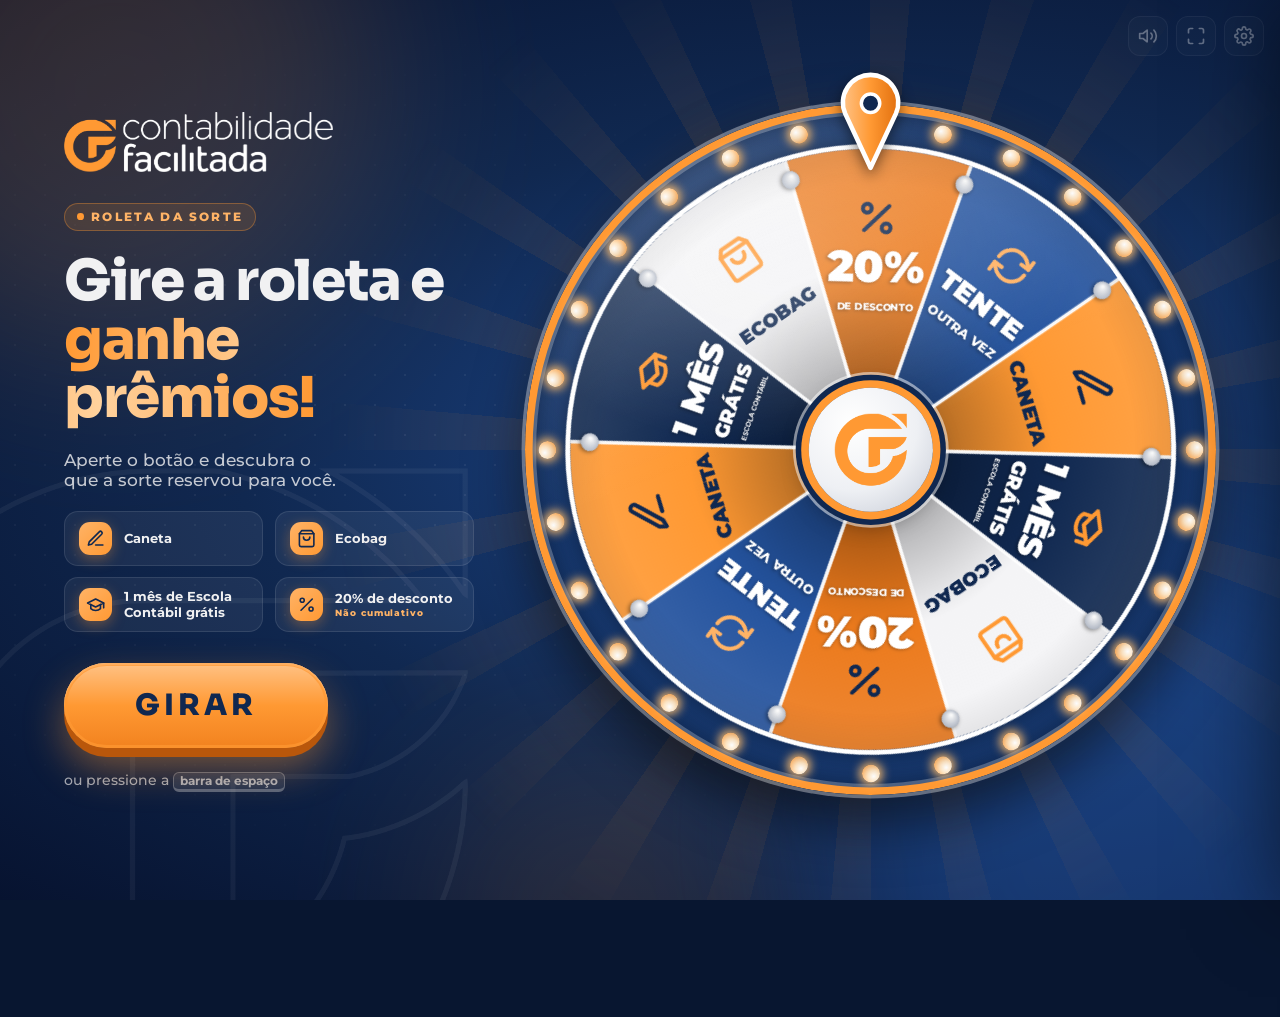
==== index.html @ 7a4ada12 "Roleta da Sorte para eventos do Contabilidade Facilitada Roleta de prêmios interativa em HTML, CSS e" ====
<!doctype html>
<html lang="pt-BR">
<head>
  <meta charset="utf-8">
  <meta name="viewport" content="width=device-width, initial-scale=1">
  <title>Roleta da Sorte | Contabilidade Facilitada</title>
  <link rel="icon" href="assets/img/logo-cf-icone.png">
  <link rel="preload" href="assets/fonts/montserrat-latin.woff2" as="font" type="font/woff2" crossorigin>
  <link rel="preload" href="assets/fonts/sora-latin.woff2" as="font" type="font/woff2" crossorigin>
  <link rel="stylesheet" href="assets/css/style.css">
</head>
<body>
  <!-- Fundo animado -->
  <div class="fundo" aria-hidden="true">
    <div class="orbe o1"></div>
    <div class="orbe o2"></div>
    <div class="orbe o3"></div>
    <div class="pontos"></div>
    <img class="marca-dagua" src="assets/img/logo-cf-linha.png" alt="">
    <div class="faiscas" id="faiscas"></div>
  </div>

  <main class="app">
    <section class="info">
      <img class="logo" src="assets/img/logo-cf-branco.png" alt="Contabilidade Facilitada">

      <span class="selo"><i></i> Roleta da sorte</span>

      <h1 class="titulo">Gire a roleta e <span class="destaque">ganhe prêmios!</span></h1>

      <p class="lead">Aperte o botão e descubra o que a sorte reservou para você.</p>

      <ul class="premios" id="listaPremios"></ul>

      <div class="acao">
        <div class="botao-wrap">
          <button class="botao-girar" id="botaoGirar" type="button">GIRAR</button>
        </div>
        <p class="dica">ou pressione a <kbd>barra de espaço</kbd></p>
      </div>
    </section>

    <section class="roda-area" id="rodaArea">
      <div class="raios" aria-hidden="true"></div>
      <div class="brilho-fundo" aria-hidden="true"></div>

      <div class="roda" id="roda" data-modo="ocioso">
        <div class="aro"></div>
        <div class="lampadas" id="lampadas" aria-hidden="true"></div>
        <canvas id="canvasRoda" aria-label="Roleta de prêmios"></canvas>
        <div class="vinheta" aria-hidden="true"></div>
        <svg class="holofote" id="holofote" viewBox="-100 -100 200 200" aria-hidden="true">
          <path class="holofote-mascara" id="holofoteMascara" fill-rule="evenodd"></path>
          <path class="holofote-fatia" id="holofoteFatia"></path>
        </svg>
        <div class="reflexo" aria-hidden="true"></div>
        <button class="centro" id="centro" type="button" aria-label="Girar a roleta">
          <img src="assets/img/logo-cf-icone.png" alt="">
        </button>
        <div class="ponteiro" id="ponteiro" aria-hidden="true">
          <svg viewBox="0 -7 60 88">
            <defs>
              <linearGradient id="gradPonteiro" x1="0" x2="1" y1="0" y2="0">
                <stop offset="0" stop-color="#ffc285"/>
                <stop offset=".5" stop-color="#ff9933"/>
                <stop offset="1" stop-color="#e2700f"/>
              </linearGradient>
            </defs>
            <path d="M30 77 L8 30 A24 24 0 1 1 52 30 Z" fill="url(#gradPonteiro)" stroke="#fff" stroke-width="4" stroke-linejoin="round"/>
            <circle cx="30" cy="21" r="8" fill="#102850" stroke="#fff" stroke-width="3"/>
          </svg>
        </div>
      </div>
    </section>
  </main>

  <!-- Controles discretos do operador -->
  <div class="controles">
    <button class="controle" id="btnSom" type="button" title="Som (M)"></button>
    <button class="controle" id="btnTelaCheia" type="button" title="Tela cheia (F)">
      <svg viewBox="0 0 24 24" fill="none" stroke="currentColor" stroke-width="2" stroke-linecap="round" stroke-linejoin="round"><path d="M8 3H5a2 2 0 0 0-2 2v3"/><path d="M21 8V5a2 2 0 0 0-2-2h-3"/><path d="M3 16v3a2 2 0 0 0 2 2h3"/><path d="M16 21h3a2 2 0 0 0 2-2v-3"/></svg>
    </button>
    <button class="controle" id="btnPainel" type="button" title="Painel do operador (P)">
      <svg viewBox="0 0 24 24" fill="none" stroke="currentColor" stroke-width="2" stroke-linecap="round" stroke-linejoin="round"><circle cx="12" cy="12" r="3"/><path d="M19.4 15a1.65 1.65 0 0 0 .33 1.82l.06.06a2 2 0 1 1-2.83 2.83l-.06-.06a1.65 1.65 0 0 0-1.82-.33 1.65 1.65 0 0 0-1 1.51V21a2 2 0 1 1-4 0v-.09A1.65 1.65 0 0 0 9 19.4a1.65 1.65 0 0 0-1.82.33l-.06.06a2 2 0 1 1-2.83-2.83l.06-.06A1.65 1.65 0 0 0 4.68 15a1.65 1.65 0 0 0-1.51-1H3a2 2 0 1 1 0-4h.09A1.65 1.65 0 0 0 4.6 9a1.65 1.65 0 0 0-.33-1.82l-.06-.06a2 2 0 1 1 2.83-2.83l.06.06A1.65 1.65 0 0 0 9 4.68a1.65 1.65 0 0 0 1-1.51V3a2 2 0 1 1 4 0v.09a1.65 1.65 0 0 0 1 1.51 1.65 1.65 0 0 0 1.82-.33l.06-.06a2 2 0 1 1 2.83 2.83l-.06.06A1.65 1.65 0 0 0 19.4 9a1.65 1.65 0 0 0 1.51 1H21a2 2 0 1 1 0 4h-.09a1.65 1.65 0 0 0-1.51 1z"/></svg>
    </button>
  </div>

  <!-- Resultado -->
  <div class="resultado" id="resultado" role="dialog" aria-modal="true" aria-labelledby="resultadoTitulo">
    <canvas class="confete" id="confete" aria-hidden="true"></canvas>
    <div class="cartao">
      <div class="medalha">
        <div class="medalha-raios"></div>
        <div class="medalha-disco" id="resultadoIcone"></div>
      </div>
      <p class="resultado-sobre" id="resultadoSobre">PARABÉNS!</p>
      <h2 class="resultado-titulo" id="resultadoTitulo"></h2>
      <p class="resultado-sub" id="resultadoSub"></p>
      <img class="resultado-imagem" id="resultadoImagem" alt="">
      <p class="resultado-nota" id="resultadoNota"></p>
      <button class="botao-resultado" id="botaoResultado" type="button"></button>
    </div>
  </div>

  <!-- Painel do operador -->
  <aside class="painel" id="painel" aria-label="Painel do operador">
    <header class="painel-topo">
      <h2>Painel do operador</h2>
      <button class="painel-fechar" id="painelFechar" type="button" aria-label="Fechar">✕</button>
    </header>

    <div class="painel-corpo">
      <h3>Chances e estoque</h3>
      <p class="painel-ajuda">O peso define a chance relativa de cada resultado. Deixe o estoque em branco para ilimitado; ao chegar a zero, o prêmio deixa de ser sorteado.</p>
      <table class="tabela">
        <thead>
          <tr><th>Resultado</th><th>Peso</th><th>Chance</th><th>Estoque</th><th>Saídas</th></tr>
        </thead>
        <tbody id="tabelaPremios"></tbody>
      </table>

      <h3>Histórico <span id="resumoHistorico"></span></h3>
      <ol class="historico" id="historico"></ol>

      <div class="painel-botoes">
        <button type="button" id="btnExportar">Exportar CSV</button>
        <button type="button" id="btnZerar">Zerar histórico</button>
        <button type="button" id="btnPadrao">Restaurar padrão</button>
      </div>

      <h3>Atalhos</h3>
      <ul class="atalhos">
        <li><kbd>Espaço</kbd> ou <kbd>Enter</kbd> gira a roleta e fecha o resultado</li>
        <li><kbd>F</kbd> tela cheia</li>
        <li><kbd>M</kbd> liga e desliga o som</li>
        <li><kbd>P</kbd> abre e fecha este painel</li>
      </ul>
    </div>
  </aside>

  <div class="aviso" id="aviso" role="status"></div>

  <script src="assets/js/app.js"></script>
</body>
</html>
---- assets/css/style.css ----
/* ==========================================================
   Roleta da Sorte | Contabilidade Facilitada
   ========================================================== */

@font-face {
  font-family: 'Montserrat';
  src: url('../fonts/montserrat-latin.woff2') format('woff2');
  font-weight: 100 900;
  font-display: block;
}
@font-face {
  font-family: 'Sora';
  src: url('../fonts/sora-latin.woff2') format('woff2');
  font-weight: 100 800;
  font-display: block;
}

:root {
  --azul: #102850;
  --azul-medio: #183c77;
  --azul-escuro: #081630;
  --laranja: #ff9933;
  --laranja-claro: #ffb366;
  --laranja-escuro: #e2700f;
  --branco: #f1f1f2;
  --cinza: #727376;

  /* Diâmetro da roleta */
  --tam: min(86vh, 54vw);
}

* { box-sizing: border-box; margin: 0; padding: 0; }

html, body { height: 100%; overflow: hidden; }

body {
  font-family: 'Montserrat', system-ui, sans-serif;
  color: var(--branco);
  background: var(--azul-escuro);
  -webkit-user-select: none;
  user-select: none;
  -webkit-font-smoothing: antialiased;
}

button { font: inherit; }

kbd {
  font-family: inherit;
  font-weight: 700;
  font-size: .85em;
  padding: .1em .5em;
  border-radius: 6px;
  border: 1px solid rgba(255, 255, 255, .25);
  border-bottom-width: 3px;
  background: rgba(255, 255, 255, .08);
}

/* ---------- Fundo ---------- */

.fundo {
  position: fixed;
  inset: 0;
  overflow: hidden;
  background: radial-gradient(ellipse at 70% 50%, #24539e 0%, #183c77 22%, #102850 52%, #071330 100%);
}

.orbe {
  position: absolute;
  border-radius: 50%;
  filter: blur(90px);
  animation: flutuar 18s ease-in-out infinite alternate;
}
.orbe.o1 { width: 42vw; height: 42vw; left: -12vw; top: -14vw; background: var(--laranja); opacity: .16; }
.orbe.o2 { width: 46vw; height: 46vw; right: -10vw; bottom: -18vw; background: #2f6fd6; opacity: .32; animation-duration: 23s; }
.orbe.o3 { width: 26vw; height: 26vw; left: 34vw; bottom: -14vw; background: var(--laranja); opacity: .12; animation-duration: 27s; }

@keyframes flutuar {
  to { transform: translate(6vw, 5vh) scale(1.18); }
}

.pontos {
  position: absolute;
  inset: 0;
  background-image: radial-gradient(rgba(255, 255, 255, .07) 1px, transparent 1.5px);
  background-size: 30px 30px;
  -webkit-mask-image: radial-gradient(ellipse at 30% 50%, #000 0%, transparent 70%);
  mask-image: radial-gradient(ellipse at 30% 50%, #000 0%, transparent 70%);
}

.marca-dagua {
  position: absolute;
  width: 70vh;
  left: -18vh;
  bottom: -22vh;
  opacity: .05;
  animation: girarLento 140s linear infinite;
}

.faiscas span {
  position: absolute;
  bottom: -12px;
  width: 4px;
  height: 4px;
  border-radius: 50%;
  background: #ffe0bd;
  box-shadow: 0 0 8px 2px rgba(255, 153, 51, .55);
  opacity: 0;
  animation: subir linear infinite;
}

@keyframes subir {
  0%   { transform: translate(0, 0) scale(var(--s, 1)); opacity: 0; }
  10%  { opacity: .9; }
  85%  { opacity: .6; }
  100% { transform: translate(var(--dx, 0), -110vh) scale(var(--s, 1)); opacity: 0; }
}

@keyframes girarLento { to { transform: rotate(360deg); } }

/* ---------- Layout ---------- */

.app {
  position: relative;
  z-index: 1;
  height: 100%;
  display: grid;
  grid-template-columns: minmax(0, 1fr) auto;
  align-items: center;
  gap: 4vw;
  padding: 4vh 5vw;
}

.info {
  display: flex;
  flex-direction: column;
  align-items: flex-start;
  gap: 2.4vh;
  max-width: 640px;
}

.info > * { animation: entrarEsquerda .9s cubic-bezier(.2, .8, .2, 1) both; }
.info > :nth-child(2) { animation-delay: .08s; }
.info > :nth-child(3) { animation-delay: .16s; }
.info > :nth-child(4) { animation-delay: .24s; }
.info > :nth-child(5) { animation-delay: .32s; }
.info > :nth-child(6) { animation-delay: .40s; }
.info > :nth-child(7) { animation-delay: .48s; }

@keyframes entrarEsquerda {
  from { opacity: 0; transform: translateX(-40px); }
  to   { opacity: 1; transform: none; }
}

.logo { width: clamp(180px, 21vw, 330px); margin-bottom: 1vh; }

.selo {
  display: inline-flex;
  align-items: center;
  gap: .6em;
  padding: .45em 1em;
  border-radius: 999px;
  font-weight: 800;
  font-size: clamp(.75rem, .95vw, .95rem);
  letter-spacing: .18em;
  text-transform: uppercase;
  color: var(--laranja-claro);
  background: rgba(255, 153, 51, .12);
  border: 1px solid rgba(255, 153, 51, .35);
}
.selo i {
  width: .55em;
  height: .55em;
  border-radius: 50%;
  background: var(--laranja);
  box-shadow: 0 0 0 0 rgba(255, 153, 51, .7);
  animation: pulsoPonto 1.8s ease-out infinite;
}
@keyframes pulsoPonto {
  to { box-shadow: 0 0 0 10px rgba(255, 153, 51, 0); }
}

.titulo {
  font-family: 'Sora', sans-serif;
  font-weight: 800;
  font-size: min(4.4vw, 7.4vh);
  line-height: 1.04;
  letter-spacing: -.025em;
}
.titulo .destaque {
  background: linear-gradient(90deg, #ff9933 0%, #ffd29e 25%, #ff9933 50%, #ff9933 100%);
  background-size: 200% 100%;
  -webkit-background-clip: text;
  background-clip: text;
  color: transparent;
  animation: brilhoTexto 4s linear infinite;
}
@keyframes brilhoTexto {
  from { background-position: 100% 0; }
  to   { background-position: -100% 0; }
}

.lead {
  font-size: clamp(1rem, 1.3vw, 1.35rem);
  font-weight: 500;
  color: rgba(241, 241, 242, .8);
  text-wrap: balance;
}

.premios {
  list-style: none;
  display: grid;
  grid-template-columns: 1fr 1fr;
  gap: 1.2vh 12px;
  width: 100%;
}
.premio {
  display: flex;
  align-items: center;
  gap: 12px;
  padding: 1.1vh 14px;
  border-radius: 14px;
  background: rgba(255, 255, 255, .06);
  border: 1px solid rgba(255, 255, 255, .1);
  font-weight: 700;
  font-size: clamp(.82rem, 1vw, 1.05rem);
  line-height: 1.2;
  transition: opacity .3s;
}
.premio .ic {
  flex: none;
  width: clamp(32px, 2.6vw, 42px);
  height: clamp(32px, 2.6vw, 42px);
  border-radius: 11px;
  display: grid;
  place-items: center;
  color: var(--azul);
  background: linear-gradient(135deg, var(--laranja-claro), var(--laranja));
  box-shadow: 0 4px 14px rgba(255, 153, 51, .35);
}
.premio .ic svg { width: 58%; height: 58%; }
.premio.esgotado { opacity: .4; }
.premio.esgotado .nome { text-decoration: line-through; }
.premio .tag {
  display: block;
  font-size: .7em;
  font-weight: 800;
  letter-spacing: .1em;
  color: var(--laranja-claro);
}

.acao { display: flex; align-items: center; gap: 24px; flex-wrap: wrap; margin-top: 1vh; }

.botao-wrap { position: relative; }
.botao-wrap::before,
.botao-wrap::after {
  content: '';
  position: absolute;
  inset: 0;
  border-radius: 999px;
  border: 3px solid rgba(255, 153, 51, .7);
  animation: anel 2.2s ease-out infinite;
  pointer-events: none;
}
.botao-wrap::after { animation-delay: 1.1s; }
@keyframes anel {
  from { transform: scale(1); opacity: .9; }
  to   { transform: scale(1.35, 1.6); opacity: 0; }
}
.botao-wrap.inativo::before,
.botao-wrap.inativo::after { animation: none; opacity: 0; }

.botao-girar {
  position: relative;
  overflow: hidden;
  font-family: 'Sora', sans-serif;
  font-weight: 800;
  font-size: clamp(1.4rem, min(2.3vw, 4vh), 2.4rem);
  letter-spacing: .14em;
  color: var(--azul);
  padding: .8em 2.4em;
  border: none;
  border-radius: 999px;
  cursor: pointer;
  background: linear-gradient(180deg, #ffc285 0%, #ff9933 50%, #f2821f 100%);
  box-shadow: 0 9px 0 #b9570b, 0 20px 40px rgba(255, 153, 51, .45), inset 0 2px 0 rgba(255, 255, 255, .55);
  transition: transform .12s, box-shadow .12s, filter .3s;
}
.botao-girar::after {
  content: '';
  position: absolute;
  top: 0;
  left: -70%;
  width: 45%;
  height: 100%;
  background: linear-gradient(100deg, transparent, rgba(255, 255, 255, .7), transparent);
  transform: skewX(-20deg);
  animation: varrer 3.2s ease-in-out infinite;
}
@keyframes varrer {
  0%, 55% { left: -70%; }
  100%    { left: 130%; }
}
.botao-girar:hover { filter: brightness(1.06); }
.botao-girar:active,
.botao-girar.pressionado {
  transform: translateY(6px);
  box-shadow: 0 3px 0 #b9570b, 0 10px 24px rgba(255, 153, 51, .4), inset 0 2px 0 rgba(255, 255, 255, .55);
}
.botao-girar:disabled { cursor: default; filter: grayscale(.35) brightness(.75); }
.botao-girar:disabled::after { animation: none; }

.dica { font-size: clamp(.85rem, 1vw, 1rem); color: rgba(241, 241, 242, .65); font-weight: 500; }


/* ---------- Roleta ---------- */

.roda-area {
  position: relative;
  width: var(--tam);
  height: var(--tam);
  animation: entrarRoda 1.1s cubic-bezier(.2, .9, .2, 1.05) both .15s;
}
@keyframes entrarRoda {
  from { opacity: 0; transform: scale(.7) rotate(-40deg); }
  to   { opacity: 1; transform: none; }
}

.raios {
  position: absolute;
  inset: -32%;
  border-radius: 50%;
  background: repeating-conic-gradient(from 0deg, rgba(255, 153, 51, .14) 0deg 5deg, transparent 5deg 15deg);
  -webkit-mask-image: radial-gradient(circle, #000 28%, transparent 68%);
  mask-image: radial-gradient(circle, #000 28%, transparent 68%);
  animation: girarLento 60s linear infinite;
}

.brilho-fundo {
  position: absolute;
  inset: -6%;
  border-radius: 50%;
  background: radial-gradient(circle, rgba(255, 153, 51, .4) 30%, transparent 66%);
  filter: blur(24px);
  animation: respirar 3.2s ease-in-out infinite;
}
@keyframes respirar {
  0%, 100% { opacity: .55; transform: scale(.97); }
  50%      { opacity: 1;   transform: scale(1.03); }
}
.roda-area.vitoria .brilho-fundo { animation-duration: .6s; }

.roda { position: absolute; inset: 0; }

.aro {
  position: absolute;
  inset: 0;
  border-radius: 50%;
  background:
    radial-gradient(circle at 30% 22%, rgba(255, 255, 255, .22), transparent 45%),
    radial-gradient(circle, #183c77 60%, #0b1d3d 100%);
  box-shadow:
    inset 0 0 0 calc(var(--tam) * .011) var(--laranja),
    inset 0 0 0 calc(var(--tam) * .016) rgba(255, 255, 255, .25),
    inset 0 0 calc(var(--tam) * .05) rgba(0, 0, 0, .55),
    0 0 0 calc(var(--tam) * .005) rgba(255, 255, 255, .35),
    0 calc(var(--tam) * .04) calc(var(--tam) * .08) rgba(0, 0, 0, .55);
}

/* Lâmpadas */
.lampada {
  position: absolute;
  left: 50%;
  top: 50%;
  width: calc(var(--tam) * .026);
  height: calc(var(--tam) * .026);
  margin: calc(var(--tam) * -.013);
  border-radius: 50%;
  transform: rotate(var(--a)) translateY(calc(var(--tam) * -.468));
  background: radial-gradient(circle at 35% 35%, #fff 0%, #ffe6c4 35%, #ff9933 100%);
  box-shadow: 0 0 calc(var(--tam) * .014) calc(var(--tam) * .004) rgba(255, 190, 110, .95);
}

@keyframes lampada {
  0%, 49% {
    filter: none;
    box-shadow: 0 0 calc(var(--tam) * .014) calc(var(--tam) * .004) rgba(255, 190, 110, .95);
  }
  50%, 100% {
    filter: brightness(.38) saturate(.5);
    box-shadow: none;
  }
}
@keyframes perseguir {
  0%, 30% {
    filter: none;
    box-shadow: 0 0 calc(var(--tam) * .016) calc(var(--tam) * .005) rgba(255, 200, 120, 1);
  }
  31%, 100% {
    filter: brightness(.38) saturate(.5);
    box-shadow: none;
  }
}

.roda[data-modo="ocioso"] .lampada {
  animation: lampada 1.6s infinite;
  animation-delay: calc(var(--par) * -.8s);
}
.roda[data-modo="girando"] .lampada {
  animation: perseguir .42s infinite;
  animation-delay: calc(var(--i) * -.06s);
}
.roda[data-modo="vitoria"] .lampada {
  animation: lampada .32s infinite;
}
.roda[data-modo="derrota"] .lampada {
  animation: none;
  filter: brightness(.55) saturate(.6);
  box-shadow: none;
}

#canvasRoda,
.vinheta,
.holofote,
.reflexo {
  position: absolute;
  inset: 6.5%;
  width: 87%;
  height: 87%;
  border-radius: 50%;
}

#canvasRoda {
  box-shadow: 0 0 0 calc(var(--tam) * .007) #fff, 0 0 calc(var(--tam) * .04) rgba(0, 0, 0, .6);
  will-change: transform;
}

.vinheta {
  pointer-events: none;
  background: radial-gradient(circle, transparent 62%, rgba(0, 0, 0, .28) 100%);
}

.reflexo {
  pointer-events: none;
  background:
    radial-gradient(ellipse 70% 45% at 35% 18%, rgba(255, 255, 255, .22), transparent 70%),
    linear-gradient(160deg, rgba(255, 255, 255, .08) 0%, transparent 45%);
}

.holofote {
  pointer-events: none;
  opacity: 0;
  transition: opacity .5s;
  overflow: visible;
}
.holofote.ativo { opacity: 1; }
.holofote-mascara { fill: rgba(4, 10, 26, .62); }
.holofote-fatia {
  fill: rgba(255, 255, 255, .08);
  stroke: #fff;
  stroke-width: 2.4;
  stroke-linejoin: round;
  filter: drop-shadow(0 0 3px #ffb366) drop-shadow(0 0 8px #ff9933);
  animation: pulsoFatia .7s ease-in-out infinite alternate;
}
@keyframes pulsoFatia {
  from { fill: rgba(255, 255, 255, .02); }
  to   { fill: rgba(255, 255, 255, .18); }
}

.centro {
  position: absolute;
  left: 50%;
  top: 50%;
  width: 18%;
  height: 18%;
  transform: translate(-50%, -50%);
  border: none;
  border-radius: 50%;
  cursor: pointer;
  display: grid;
  place-items: center;
  background: radial-gradient(circle at 35% 30%, #ffffff 0%, #eef0f4 55%, #c4c9d4 100%);
  box-shadow:
    0 0 0 calc(var(--tam) * .011) var(--laranja),
    0 0 0 calc(var(--tam) * .019) var(--azul),
    0 0 0 calc(var(--tam) * .023) rgba(255, 255, 255, .5),
    0 calc(var(--tam) * .012) calc(var(--tam) * .035) rgba(0, 0, 0, .55);
  transition: transform .2s;
}
.centro img { width: 58%; pointer-events: none; }
.centro:hover { transform: translate(-50%, -50%) scale(1.05); }
.centro:active { transform: translate(-50%, -50%) scale(.95); }

.ponteiro {
  position: absolute;
  left: 50%;
  top: -4.77%;
  width: 10%;
  margin-left: -5%;
  transform-origin: 50% 31.8%;
  z-index: 5;
  filter: drop-shadow(0 calc(var(--tam) * .008) calc(var(--tam) * .01) rgba(0, 0, 0, .5));
}
.ponteiro svg { display: block; width: 100%; height: auto; }

.roda-area.tremer { animation: tremer .55s cubic-bezier(.36, .07, .19, .97) both; }
@keyframes tremer {
  10%, 90% { transform: translateX(-3px); }
  20%, 80% { transform: translateX(6px); }
  30%, 50%, 70% { transform: translateX(-10px); }
  40%, 60% { transform: translateX(10px); }
}

/* ---------- Controles ---------- */

.controles {
  position: fixed;
  top: 16px;
  right: 16px;
  z-index: 10;
  display: flex;
  gap: 8px;
}
.controle {
  width: 40px;
  height: 40px;
  display: grid;
  place-items: center;
  border-radius: 12px;
  border: 1px solid rgba(255, 255, 255, .14);
  background: rgba(255, 255, 255, .06);
  color: #fff;
  cursor: pointer;
  opacity: .35;
  transition: opacity .2s, background .2s;
}
.controle:hover { opacity: 1; background: rgba(255, 255, 255, .14); }
.controle svg { width: 20px; height: 20px; }

/* ---------- Resultado ---------- */

.resultado {
  position: fixed;
  inset: 0;
  z-index: 20;
  display: grid;
  place-items: center;
  padding: 24px;
  background: radial-gradient(circle, rgba(16, 40, 80, .55), rgba(4, 10, 24, .82));
  -webkit-backdrop-filter: blur(8px);
  backdrop-filter: blur(8px);
  opacity: 0;
  visibility: hidden;
  transition: opacity .35s, visibility 0s .35s;
}
.resultado.aberto { opacity: 1; visibility: visible; transition: opacity .35s; }

.cartao {
  position: relative;
  z-index: 1;
  width: min(600px, 92vw);
  padding: clamp(70px, 11vh, 96px) clamp(24px, 4vw, 48px) clamp(28px, 4.5vh, 40px);
  margin-top: 70px;
  border-radius: 30px;
  text-align: center;
  background: linear-gradient(165deg, #22508f 0%, #102850 62%);
  border: 1px solid rgba(255, 255, 255, .18);
  box-shadow: 0 40px 100px rgba(0, 0, 0, .6), 0 0 0 7px rgba(255, 153, 51, .28), 0 0 90px rgba(255, 153, 51, .25);
}
.resultado.aberto .cartao { animation: entrarCartao .75s cubic-bezier(.18, 1.35, .4, 1) both; }
.resultado.aberto.derrota .cartao { animation: entrarCartao .75s cubic-bezier(.18, 1.35, .4, 1) both, balancar .6s ease-in-out .75s; }
@keyframes entrarCartao {
  from { opacity: 0; transform: scale(.55) translateY(60px) rotate(-4deg); }
  to   { opacity: 1; transform: none; }
}
@keyframes balancar {
  25% { transform: rotate(-2.5deg); }
  50% { transform: rotate(2deg); }
  75% { transform: rotate(-1deg); }
}

.medalha {
  position: absolute;
  left: 50%;
  top: 0;
  width: clamp(150px, 22vh, 190px);
  height: clamp(150px, 22vh, 190px);
  transform: translate(-50%, -55%);
}
.medalha-raios {
  position: absolute;
  inset: -45%;
  border-radius: 50%;
  background: repeating-conic-gradient(from 0deg, rgba(255, 200, 130, .45) 0deg 8deg, transparent 8deg 20deg);
  -webkit-mask-image: radial-gradient(circle, #000 20%, transparent 66%);
  mask-image: radial-gradient(circle, #000 20%, transparent 66%);
  animation: girarLento 12s linear infinite;
}
.resultado.derrota .medalha-raios { opacity: .25; }
.medalha-disco {
  position: absolute;
  inset: 8%;
  border-radius: 50%;
  display: grid;
  place-items: center;
  color: var(--azul);
  background: radial-gradient(circle at 35% 30%, #ffd3a3 0%, #ff9933 50%, #e2700f 100%);
  box-shadow: 0 0 0 7px #fff, 0 0 0 13px rgba(255, 153, 51, .45), 0 18px 40px rgba(0, 0, 0, .45);
}
.resultado.aberto .medalha-disco { animation: entrarMedalha .9s cubic-bezier(.2, 1.6, .4, 1) .15s both; }
@keyframes entrarMedalha {
  from { transform: scale(0) rotate(-180deg); }
  to   { transform: none; }
}
.resultado.derrota .medalha-disco {
  color: #fff;
  background: radial-gradient(circle at 35% 30%, #5b8fe0 0%, #24539e 50%, #183c77 100%);
  box-shadow: 0 0 0 7px #fff, 0 0 0 13px rgba(91, 143, 224, .4), 0 18px 40px rgba(0, 0, 0, .45);
}
.medalha-disco svg { width: 50%; height: 50%; }
.resultado.derrota.aberto .medalha-disco svg { animation: girarIcone 1.2s ease-in-out .5s; }
@keyframes girarIcone { to { transform: rotate(360deg); } }

.resultado-sobre {
  font-family: 'Sora', sans-serif;
  font-weight: 800;
  font-size: clamp(1rem, 1.4vw, 1.3rem);
  letter-spacing: .3em;
  color: var(--laranja);
}
.resultado.derrota .resultado-sobre { color: #8fb4f0; }

.resultado-titulo {
  font-family: 'Sora', sans-serif;
  font-weight: 800;
  font-size: clamp(2rem, min(4.2vw, 7vh), 3.6rem);
  line-height: 1.06;
  letter-spacing: -.02em;
  margin: .25em 0 .35em;
}
.resultado-titulo .palavra { display: inline-block; white-space: nowrap; }
.resultado-titulo .letra {
  display: inline-block;
  animation: entrarLetra .55s cubic-bezier(.2, 1.6, .4, 1) both;
  animation-delay: calc(.35s + var(--d) * .03s);
}
@keyframes entrarLetra {
  from { opacity: 0; transform: translateY(.6em) scale(.4) rotate(-12deg); }
  to   { opacity: 1; transform: none; }
}

.resultado-sub {
  font-size: clamp(1rem, 1.3vw, 1.25rem);
  font-weight: 600;
  color: rgba(241, 241, 242, .88);
}
.resultado-imagem {
  display: none;
  width: 92px;
  margin: 18px auto 0;
  border-radius: 16px;
  background: #fff;
  box-shadow: 0 10px 24px rgba(0, 0, 0, .35);
}
.resultado-imagem.visivel { display: block; }
.resultado-nota {
  margin-top: 16px;
  font-size: clamp(.9rem, 1.1vw, 1.05rem);
  font-weight: 700;
  color: var(--laranja-claro);
}
.resultado-nota:empty { display: none; }

.botao-resultado {
  margin-top: clamp(20px, 3.5vh, 30px);
  font-family: 'Sora', sans-serif;
  font-weight: 800;
  font-size: clamp(1rem, 1.3vw, 1.2rem);
  letter-spacing: .06em;
  color: var(--azul);
  padding: .9em 2.2em;
  border: none;
  border-radius: 999px;
  cursor: pointer;
  background: linear-gradient(180deg, #ffc285, #ff9933 55%, #f2821f);
  box-shadow: 0 6px 0 #b9570b, 0 14px 30px rgba(255, 153, 51, .4);
  transition: transform .12s, box-shadow .12s;
}
.botao-resultado:active { transform: translateY(4px); box-shadow: 0 2px 0 #b9570b, 0 8px 20px rgba(255, 153, 51, .4); }

/* ---------- Painel do operador ---------- */

.painel {
  position: fixed;
  top: 0;
  right: 0;
  bottom: 0;
  z-index: 40;
  width: min(540px, 100vw);
  display: flex;
  flex-direction: column;
  background: #0c2147;
  border-left: 1px solid rgba(255, 255, 255, .12);
  box-shadow: -30px 0 80px rgba(0, 0, 0, .5);
  transform: translateX(105%);
  transition: transform .4s cubic-bezier(.2, .8, .2, 1);
  -webkit-user-select: text;
  user-select: text;
}
.painel.aberto { transform: none; }

.painel-topo {
  display: flex;
  align-items: center;
  justify-content: space-between;
  padding: 20px 24px;
  border-bottom: 1px solid rgba(255, 255, 255, .1);
}
.painel-topo h2 { font-family: 'Sora', sans-serif; font-size: 1.2rem; }
.painel-fechar {
  width: 36px;
  height: 36px;
  border-radius: 10px;
  border: 1px solid rgba(255, 255, 255, .15);
  background: transparent;
  color: #fff;
  cursor: pointer;
}

.painel-corpo { flex: 1; overflow-y: auto; padding: 8px 24px 28px; }
.painel-corpo h3 {
  margin: 22px 0 8px;
  font-size: .8rem;
  letter-spacing: .14em;
  text-transform: uppercase;
  color: var(--laranja-claro);
}
.painel-corpo h3 span { color: rgba(241, 241, 242, .6); letter-spacing: 0; text-transform: none; font-weight: 600; }
.painel-ajuda { font-size: .85rem; color: rgba(241, 241, 242, .7); line-height: 1.45; margin-bottom: 12px; }

.tabela { width: 100%; border-collapse: collapse; font-size: .88rem; }
.tabela th {
  text-align: left;
  font-size: .72rem;
  font-weight: 700;
  color: rgba(241, 241, 242, .55);
  padding: 6px 4px;
  border-bottom: 1px solid rgba(255, 255, 255, .1);
}
.tabela td { padding: 8px 4px; border-bottom: 1px solid rgba(255, 255, 255, .06); font-weight: 600; }
.tabela td:first-child { display: flex; align-items: center; gap: 8px; }
.tabela .cor { width: 12px; height: 12px; border-radius: 4px; flex: none; border: 1px solid rgba(255, 255, 255, .3); }
.tabela input {
  width: 64px;
  padding: 6px 8px;
  border-radius: 8px;
  border: 1px solid rgba(255, 255, 255, .2);
  background: rgba(255, 255, 255, .06);
  color: #fff;
  font: inherit;
}
.tabela input:focus { outline: 2px solid var(--laranja); outline-offset: 1px; }
.tabela .chance { color: var(--laranja-claro); }
.tabela .zerado { color: #ff8a80; }

.historico {
  list-style: none;
  max-height: 220px;
  overflow-y: auto;
  border-radius: 12px;
  background: rgba(0, 0, 0, .18);
  font-size: .85rem;
}
.historico li { display: flex; justify-content: space-between; gap: 12px; padding: 7px 12px; border-bottom: 1px solid rgba(255, 255, 255, .05); }
.historico li span:first-child { color: rgba(241, 241, 242, .55); font-variant-numeric: tabular-nums; }
.historico li.vazio { justify-content: center; color: rgba(241, 241, 242, .5); }

.painel-botoes { display: flex; flex-wrap: wrap; gap: 8px; margin-top: 14px; }
.painel-botoes button {
  padding: 9px 14px;
  border-radius: 10px;
  border: 1px solid rgba(255, 255, 255, .2);
  background: rgba(255, 255, 255, .06);
  color: #fff;
  font-weight: 700;
  font-size: .85rem;
  cursor: pointer;
}
.painel-botoes button:hover { background: rgba(255, 255, 255, .14); }

.atalhos { list-style: none; font-size: .85rem; color: rgba(241, 241, 242, .75); display: grid; gap: 8px; }

/* ---------- Aviso e confete ---------- */

.aviso {
  position: fixed;
  left: 50%;
  bottom: 28px;
  z-index: 50;
  max-width: 90vw;
  padding: 14px 22px;
  border-radius: 14px;
  background: #fff;
  color: var(--azul);
  font-weight: 700;
  box-shadow: 0 20px 50px rgba(0, 0, 0, .45);
  transform: translate(-50%, calc(100% + 60px));
  visibility: hidden;
  transition: transform .4s cubic-bezier(.2, 1.3, .4, 1), visibility 0s .4s;
}
.aviso.visivel { transform: translate(-50%, 0); visibility: visible; transition: transform .4s cubic-bezier(.2, 1.3, .4, 1); }

.confete {
  position: fixed;
  inset: 0;
  width: 100%;
  height: 100%;
  z-index: 0;
  pointer-events: none;
}

/* ---------- Telas em pé ou estreitas ---------- */

@media (max-aspect-ratio: 5/4) {
  :root { --tam: min(88vw, 54vh); }
  .app { grid-template-columns: 1fr; justify-items: center; align-content: center; gap: 4vh; }
  .info { align-items: center; text-align: center; gap: 1.6vh; }
  .titulo { font-size: min(7.5vw, 5vh); }
  .lead, .premios { display: none; }
  .acao { justify-content: center; }
}

@media (prefers-reduced-motion: reduce) {
  .orbe, .marca-dagua, .faiscas span, .raios { animation: none; }
}
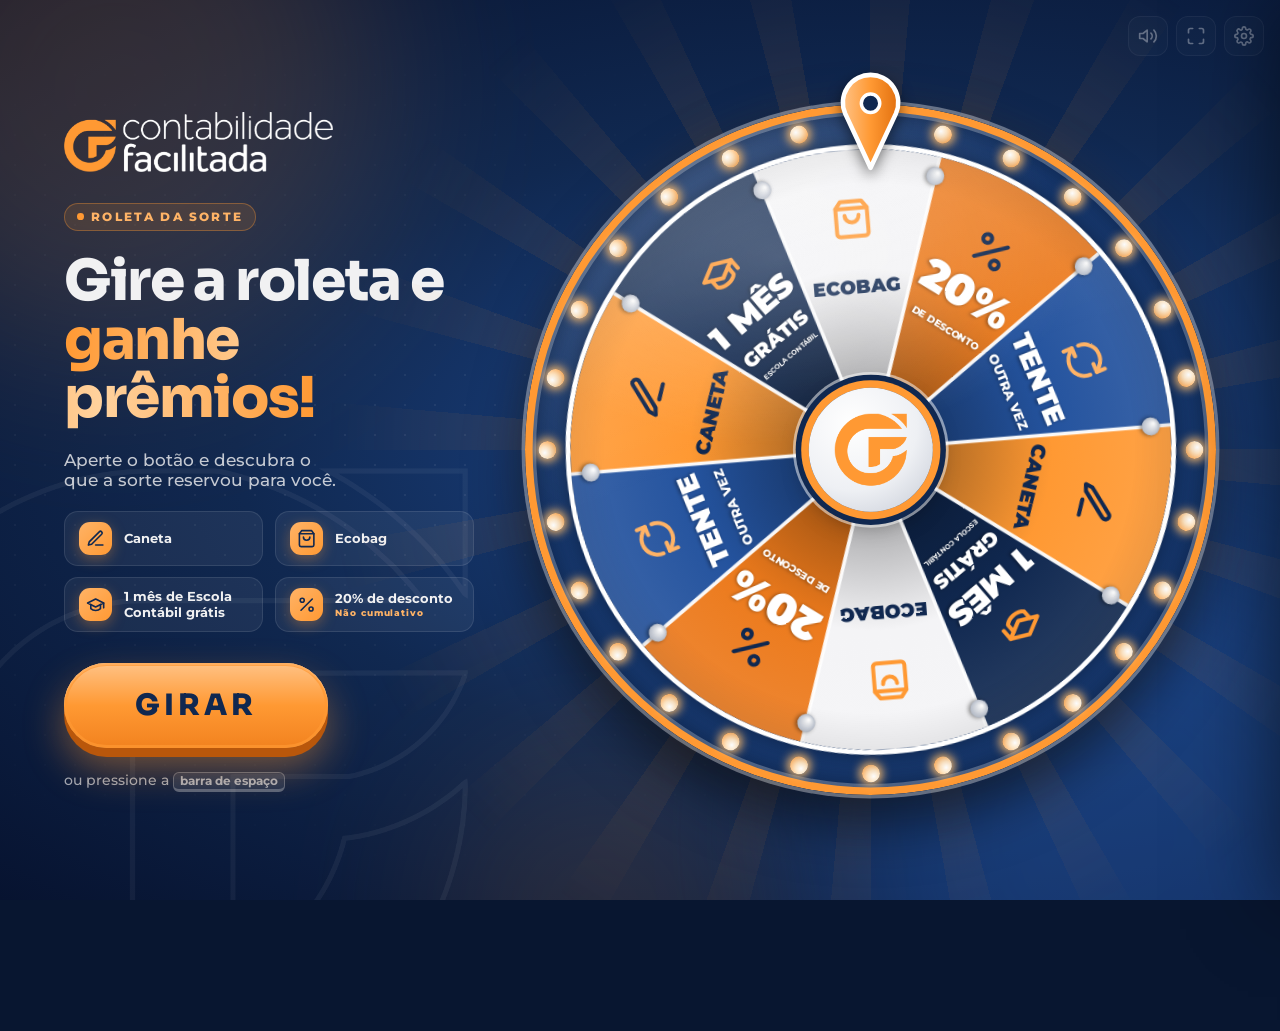
==== commit 69125f74: "Add web app manifest for Roleta da Sorte application" ====
--- a/index.html
+++ b/index.html
@@ -2,9 +2,16 @@
 <html lang="pt-BR">
 <head>
   <meta charset="utf-8">
-  <meta name="viewport" content="width=device-width, initial-scale=1">
+  <meta name="viewport" content="width=device-width, initial-scale=1, viewport-fit=cover">
+  <meta name="theme-color" content="#102850">
+  <meta name="mobile-web-app-capable" content="yes">
+  <meta name="apple-mobile-web-app-capable" content="yes">
+  <meta name="apple-mobile-web-app-status-bar-style" content="black-translucent">
+  <meta name="apple-mobile-web-app-title" content="Roleta CF">
   <title>Roleta da Sorte | Contabilidade Facilitada</title>
   <link rel="icon" href="assets/img/logo-cf-icone.png">
+  <link rel="apple-touch-icon" href="assets/img/icone-180.png">
+  <link rel="manifest" href="manifest.webmanifest">
   <link rel="preload" href="assets/fonts/montserrat-latin.woff2" as="font" type="font/woff2" crossorigin>
   <link rel="preload" href="assets/fonts/sora-latin.woff2" as="font" type="font/woff2" crossorigin>
   <link rel="stylesheet" href="assets/css/style.css">
@@ -16,13 +23,13 @@
     <div class="orbe o2"></div>
     <div class="orbe o3"></div>
     <div class="pontos"></div>
-    <img class="marca-dagua" src="assets/img/logo-cf-linha.png" alt="">
+    <img class="marca-dagua" src="assets/img/logo-cf-linha.png" alt="" draggable="false">
     <div class="faiscas" id="faiscas"></div>
   </div>
 
   <main class="app">
     <section class="info">
-      <img class="logo" src="assets/img/logo-cf-branco.png" alt="Contabilidade Facilitada">
+      <img class="logo" src="assets/img/logo-cf-branco.png" alt="Contabilidade Facilitada" draggable="false">
 
       <span class="selo"><i></i> Roleta da sorte</span>
 
@@ -36,42 +43,47 @@
         <div class="botao-wrap">
           <button class="botao-girar" id="botaoGirar" type="button">GIRAR</button>
         </div>
-        <p class="dica">ou pressione a <kbd>barra de espaço</kbd></p>
+        <p class="dica">
+          <span class="dica-teclado">ou pressione a <kbd>barra de espaço</kbd></span>
+          <span class="dica-toque">ou deslize a roleta com o dedo</span>
+        </p>
       </div>
     </section>
 
-    <section class="roda-area" id="rodaArea">
-      <div class="raios" aria-hidden="true"></div>
-      <div class="brilho-fundo" aria-hidden="true"></div>
+    <div class="roda-espaco">
+      <section class="roda-area" id="rodaArea">
+        <div class="raios" aria-hidden="true"></div>
+        <div class="brilho-fundo" aria-hidden="true"></div>
 
-      <div class="roda" id="roda" data-modo="ocioso">
-        <div class="aro"></div>
-        <div class="lampadas" id="lampadas" aria-hidden="true"></div>
-        <canvas id="canvasRoda" aria-label="Roleta de prêmios"></canvas>
-        <div class="vinheta" aria-hidden="true"></div>
-        <svg class="holofote" id="holofote" viewBox="-100 -100 200 200" aria-hidden="true">
-          <path class="holofote-mascara" id="holofoteMascara" fill-rule="evenodd"></path>
-          <path class="holofote-fatia" id="holofoteFatia"></path>
-        </svg>
-        <div class="reflexo" aria-hidden="true"></div>
-        <button class="centro" id="centro" type="button" aria-label="Girar a roleta">
-          <img src="assets/img/logo-cf-icone.png" alt="">
-        </button>
-        <div class="ponteiro" id="ponteiro" aria-hidden="true">
-          <svg viewBox="0 -7 60 88">
-            <defs>
-              <linearGradient id="gradPonteiro" x1="0" x2="1" y1="0" y2="0">
-                <stop offset="0" stop-color="#ffc285"/>
-                <stop offset=".5" stop-color="#ff9933"/>
-                <stop offset="1" stop-color="#e2700f"/>
-              </linearGradient>
-            </defs>
-            <path d="M30 77 L8 30 A24 24 0 1 1 52 30 Z" fill="url(#gradPonteiro)" stroke="#fff" stroke-width="4" stroke-linejoin="round"/>
-            <circle cx="30" cy="21" r="8" fill="#102850" stroke="#fff" stroke-width="3"/>
+        <div class="roda" id="roda" data-modo="ocioso">
+          <div class="aro"></div>
+          <div class="lampadas" id="lampadas" aria-hidden="true"></div>
+          <canvas id="canvasRoda" aria-label="Roleta de prêmios"></canvas>
+          <div class="vinheta" aria-hidden="true"></div>
+          <svg class="holofote" id="holofote" viewBox="-100 -100 200 200" aria-hidden="true">
+            <path class="holofote-mascara" id="holofoteMascara" fill-rule="evenodd"></path>
+            <path class="holofote-fatia" id="holofoteFatia"></path>
           </svg>
+          <div class="reflexo" aria-hidden="true"></div>
+          <button class="centro" id="centro" type="button" aria-label="Girar a roleta">
+            <img src="assets/img/logo-cf-icone.png" alt="" draggable="false">
+          </button>
+          <div class="ponteiro" id="ponteiro" aria-hidden="true">
+            <svg viewBox="0 -7 60 88">
+              <defs>
+                <linearGradient id="gradPonteiro" x1="0" x2="1" y1="0" y2="0">
+                  <stop offset="0" stop-color="#ffc285"/>
+                  <stop offset=".5" stop-color="#ff9933"/>
+                  <stop offset="1" stop-color="#e2700f"/>
+                </linearGradient>
+              </defs>
+              <path d="M30 77 L8 30 A24 24 0 1 1 52 30 Z" fill="url(#gradPonteiro)" stroke="#fff" stroke-width="4" stroke-linejoin="round"/>
+              <circle cx="30" cy="21" r="8" fill="#102850" stroke="#fff" stroke-width="3"/>
+            </svg>
+          </div>
         </div>
-      </div>
-    </section>
+      </section>
+    </div>
   </main>
 
   <!-- Controles discretos do operador -->
@@ -128,8 +140,8 @@
         <button type="button" id="btnPadrao">Restaurar padrão</button>
       </div>
 
-      <h3>Atalhos</h3>
-      <ul class="atalhos">
+      <h3 class="so-teclado">Atalhos</h3>
+      <ul class="atalhos so-teclado">
         <li><kbd>Espaço</kbd> ou <kbd>Enter</kbd> gira a roleta e fecha o resultado</li>
         <li><kbd>F</kbd> tela cheia</li>
         <li><kbd>M</kbd> liga e desliga o som</li>
--- a/assets/css/style.css
+++ b/assets/css/style.css
@@ -31,7 +31,7 @@
 
 * { box-sizing: border-box; margin: 0; padding: 0; }
 
-html, body { height: 100%; overflow: hidden; }
+html, body { height: 100%; overflow: hidden; overscroll-behavior: none; }
 
 body {
   font-family: 'Montserrat', system-ui, sans-serif;
@@ -40,6 +40,9 @@
   -webkit-user-select: none;
   user-select: none;
   -webkit-font-smoothing: antialiased;
+  -webkit-tap-highlight-color: transparent;
+  -webkit-touch-callout: none;
+  touch-action: manipulation;
 }
 
 button { font: inherit; }
@@ -127,7 +130,9 @@
   grid-template-columns: minmax(0, 1fr) auto;
   align-items: center;
   gap: 4vw;
-  padding: 4vh 5vw;
+  padding:
+    max(4vh, env(safe-area-inset-top)) max(5vw, env(safe-area-inset-right))
+    max(4vh, env(safe-area-inset-bottom)) max(5vw, env(safe-area-inset-left));
 }
 
 .info {
@@ -314,12 +319,18 @@
 
 /* ---------- Roleta ---------- */
 
+/* Só vira caixa no modo em pé, onde define o espaço disponível para a roda */
+.roda-espaco { display: contents; }
+
 .roda-area {
   position: relative;
   width: var(--tam);
   height: var(--tam);
   animation: entrarRoda 1.1s cubic-bezier(.2, .9, .2, 1.05) both .15s;
-}
+  touch-action: none;
+  cursor: grab;
+}
+.roda-area:active { cursor: grabbing; }
 @keyframes entrarRoda {
   from { opacity: 0; transform: scale(.7) rotate(-40deg); }
   to   { opacity: 1; transform: none; }
@@ -819,15 +830,123 @@
   pointer-events: none;
 }
 
-/* ---------- Telas em pé ou estreitas ---------- */
+/* ---------- Telas de toque ---------- */
+
+.dica-toque { display: none; }
+
+@media (hover: none) and (pointer: coarse) {
+  .dica-teclado { display: none; }
+  .dica-toque { display: inline; }
+  .controle { width: 44px; height: 44px; opacity: .55; }
+  .tabela input { font-size: 16px; }   /* evita o zoom automático do iOS ao focar */
+  .so-teclado { display: none; }
+}
+
+/* ---------- Tablet deitado e telas médias ---------- */
+
+@media (min-aspect-ratio: 5/4) and (max-width: 1180px) {
+  :root { --tam: min(84vh, 56vw); }
+  .app { gap: 3vw; padding-left: max(4vw, env(safe-area-inset-left)); padding-right: max(3vw, env(safe-area-inset-right)); }
+  .premios { grid-template-columns: 1fr; gap: 1vh; }
+  .premio { padding: .8vh 12px; }
+  .premio .ic { width: 32px; height: 32px; }
+  .lead { display: none; }
+}
+
+/* ---------- Celular deitado ---------- */
+
+@media (min-aspect-ratio: 5/4) and (max-height: 540px) {
+  :root { --tam: min(calc(100dvh - 40px), 56vw); }
+  .app {
+    gap: 3vw;
+    padding:
+      max(26px, env(safe-area-inset-top)) max(3vw, env(safe-area-inset-right))
+      max(14px, env(safe-area-inset-bottom)) max(4vw, env(safe-area-inset-left));
+  }
+  .info { gap: 2.4vh; }
+  .logo { width: clamp(120px, 20vw, 190px); margin: 0; }
+  .selo { font-size: .7rem; }
+  .titulo { font-size: min(4.6vw, 10vh); }
+  .lead, .premios { display: none; }
+  .acao { gap: 6px 16px; margin: 0; }
+  .botao-girar { font-size: clamp(1.1rem, 6vh, 1.6rem); padding: .7em 2em; box-shadow: 0 6px 0 #b9570b, 0 12px 28px rgba(255, 153, 51, .45), inset 0 2px 0 rgba(255, 255, 255, .55); }
+  .dica { font-size: .8rem; }
+  .controles { top: max(10px, env(safe-area-inset-top)); right: max(10px, env(safe-area-inset-right)); }
+  .controle { width: 38px; height: 38px; }
+}
+
+/* ---------- Em pé: celulares e tablets ----------
+   O bloco de texto se dissolve na coluna principal para a roda ficar entre
+   o título e o botão (perto do polegar). A roda ocupa todo o espaço que sobra. */
 
 @media (max-aspect-ratio: 5/4) {
-  :root { --tam: min(88vw, 54vh); }
-  .app { grid-template-columns: 1fr; justify-items: center; align-content: center; gap: 4vh; }
-  .info { align-items: center; text-align: center; gap: 1.6vh; }
-  .titulo { font-size: min(7.5vw, 5vh); }
-  .lead, .premios { display: none; }
-  .acao { justify-content: center; }
+  .app {
+    display: flex;
+    flex-direction: column;
+    align-items: center;
+    gap: clamp(8px, 1.6vh, 20px);
+    padding:
+      max(14px, env(safe-area-inset-top)) max(16px, env(safe-area-inset-right))
+      max(18px, env(safe-area-inset-bottom)) max(16px, env(safe-area-inset-left));
+  }
+  .info { display: contents; }
+  /* As margens alinham o logo à altura dos botões do canto e afastam o selo deles */
+  .logo { order: 1; align-self: flex-start; width: clamp(130px, 40vw, 240px); margin: 6px 0 10px; }
+  .selo { order: 2; font-size: clamp(.68rem, 2.2vw, .9rem); }
+  .titulo { order: 3; text-align: center; font-size: clamp(1.55rem, 7.6vw, 3.4rem); text-wrap: balance; }
+  .lead { display: none; }
+  .premios { order: 4; display: none; }
+  .roda-espaco {
+    order: 5;
+    flex: 1 1 0;
+    min-height: 0;
+    width: 100%;
+    display: grid;
+    place-items: center;
+    container-type: size;
+  }
+  /* 95% da altura: o restante acomoda o ponteiro, que sobe acima da roda */
+  .roda-area { --tam: min(100cqw, 95cqh); margin-top: calc(var(--tam) * .05); }
+  .acao { order: 6; flex-direction: column; gap: 10px; margin: 0; }
+  .botao-girar { font-size: clamp(1.25rem, 5.4vw, 2rem); padding: .75em 2.6em; }
+  .dica { text-align: center; }
+}
+
+/* Tablet grande em pé: há espaço para a lista de prêmios */
+@media (max-aspect-ratio: 5/4) and (min-width: 600px) and (min-height: 1100px) {
+  .premios { display: grid; grid-template-columns: repeat(4, minmax(0, 1fr)); max-width: 860px; gap: 10px; }
+  .premio { flex-direction: column; justify-content: center; text-align: center; gap: 8px; padding: 12px 8px; font-size: clamp(.78rem, 1.7vw, .95rem); }
+}
+
+/* ---------- Resultado em telas baixas ---------- */
+
+@media (max-height: 560px) {
+  .resultado { padding: 10px; }
+  .cartao { margin-top: 46px; padding: 54px 22px 18px; border-radius: 22px; }
+  .medalha { width: 112px; height: 112px; }
+  .medalha-disco { box-shadow: 0 0 0 5px #fff, 0 0 0 10px rgba(255, 153, 51, .45), 0 12px 30px rgba(0, 0, 0, .45); }
+  .resultado-sobre { font-size: .85rem; }
+  .resultado-titulo { font-size: clamp(1.4rem, 8vh, 2.2rem); margin: .15em 0 .25em; }
+  .resultado-sub { font-size: .9rem; }
+  .resultado-imagem { width: 56px; margin-top: 8px; border-radius: 12px; }
+  .resultado-nota { margin-top: 8px; font-size: .85rem; }
+  .botao-resultado { margin-top: 12px; padding: .75em 2em; }
+}
+
+@media (max-height: 420px) {
+  .cartao { margin-top: 38px; padding-top: 46px; }
+  .medalha { width: 96px; height: 96px; }
+  .resultado-imagem.visivel { display: none; }
+}
+
+/* ---------- Painel em telas estreitas ---------- */
+
+@media (max-width: 520px) {
+  .painel-topo { padding: max(14px, env(safe-area-inset-top)) 16px 14px; }
+  .painel-corpo { padding: 4px 14px max(24px, env(safe-area-inset-bottom)); }
+  .tabela { font-size: .8rem; }
+  .tabela th, .tabela td { padding-left: 2px; padding-right: 2px; }
+  .tabela input { width: 52px; padding: 6px; }
 }
 
 @media (prefers-reduced-motion: reduce) {
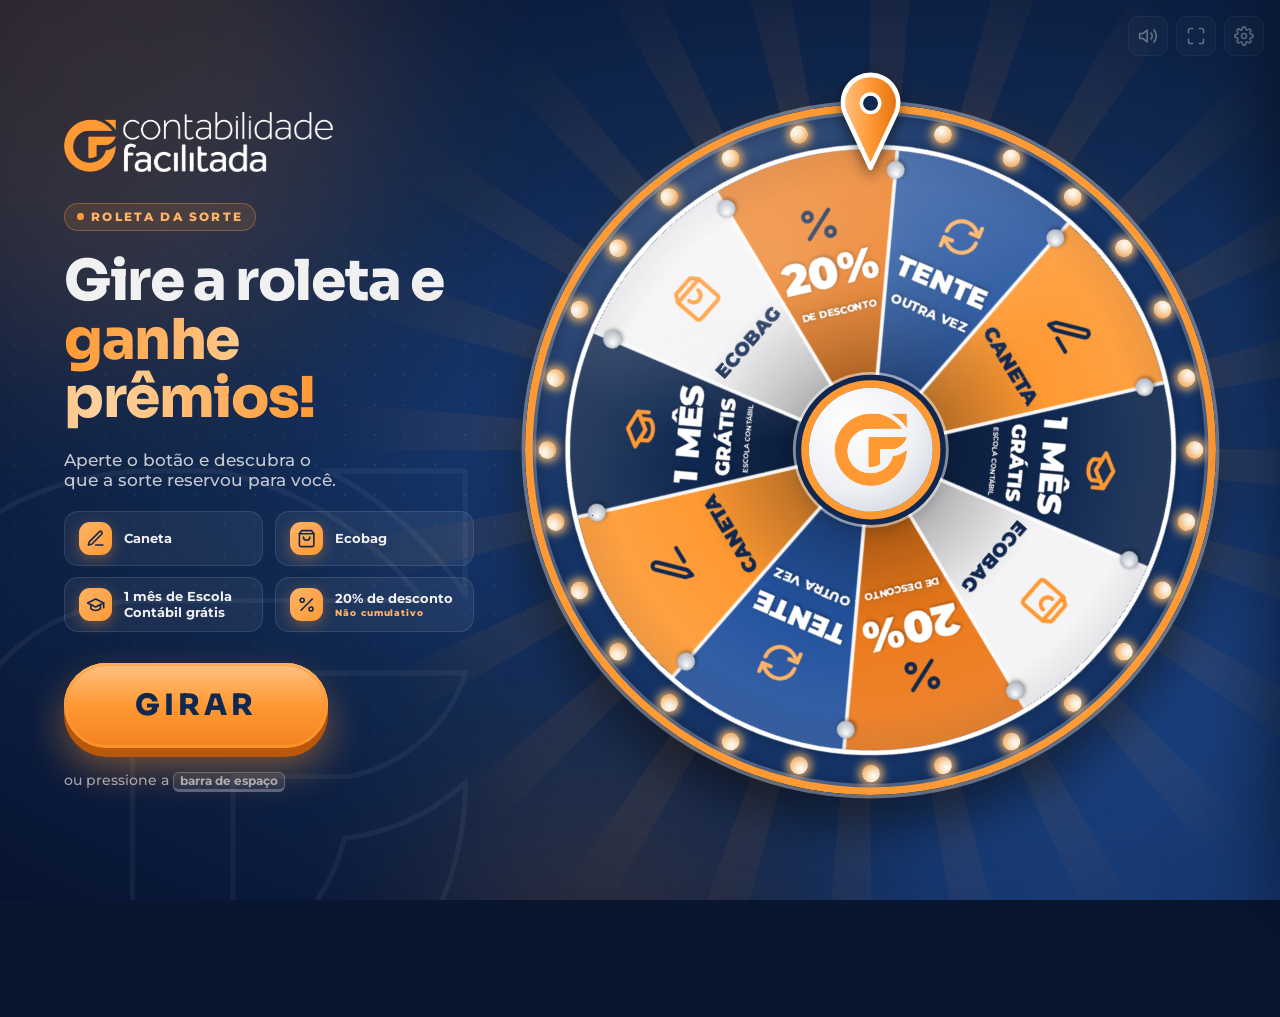
==== commit 395586c7: "feat: add admin panel for managing lottery events and winners - Created a new HTML interface for the" ====
--- a/index.html
+++ b/index.html
@@ -110,6 +110,43 @@
       <p class="resultado-sub" id="resultadoSub"></p>
       <img class="resultado-imagem" id="resultadoImagem" alt="">
       <p class="resultado-nota" id="resultadoNota"></p>
+
+      <!-- Cadastro do ganhador de cupom, preenchido pelo operador -->
+      <form class="cadastro" id="cadastro" novalidate autocomplete="off">
+        <p class="cadastro-titulo">Cadastre o ganhador para gerar o cupom</p>
+        <label class="campo campo-largo">
+          <span>Nome</span>
+          <input id="cadNome" name="participante-nome" maxlength="120" autocomplete="off" autocapitalize="words" spellcheck="false">
+        </label>
+        <label class="campo">
+          <span>E-mail</span>
+          <input id="cadEmail" name="participante-email" type="email" inputmode="email" maxlength="160" autocomplete="off" autocapitalize="off" spellcheck="false">
+        </label>
+        <label class="campo">
+          <span>Telefone</span>
+          <input id="cadTelefone" name="participante-telefone" type="tel" inputmode="tel" maxlength="20" autocomplete="off" placeholder="(11) 98765-4321">
+        </label>
+        <label class="aceite campo-largo">
+          <input id="cadMarketing" type="checkbox">
+          <span>Aceito receber novidades e ofertas do Contabilidade Facilitada.</span>
+        </label>
+        <p class="cadastro-aviso campo-largo">
+          Usamos estes dados para emitir e validar o cupom.
+          <a id="cadPolitica" target="_blank" rel="noopener" hidden>Política de privacidade</a>
+        </p>
+        <p class="cadastro-erro campo-largo" id="cadErro" role="alert"></p>
+        <div class="cadastro-botoes campo-largo">
+          <button class="botao-resultado" type="submit">Gerar cupom</button>
+          <button class="botao-pular" id="cadPular" type="button">Pular cadastro</button>
+        </div>
+      </form>
+
+      <div class="cupom" id="cupom">
+        <p class="cupom-rotulo">Código do cupom</p>
+        <p class="cupom-codigo" id="cupomCodigo"></p>
+        <p class="cupom-dica">Fotografe ou anote este código. Ele também fica no histórico do painel do operador.</p>
+      </div>
+
       <button class="botao-resultado" id="botaoResultado" type="button"></button>
     </div>
   </div>
@@ -131,6 +168,18 @@
         <tbody id="tabelaPremios"></tbody>
       </table>
 
+      <h3>Envio ao painel</h3>
+      <p class="painel-ajuda">Giros e cadastros ficam guardados neste aparelho e são enviados ao painel <strong>/admin</strong> sempre que houver internet. Preencha o evento e o nome do aparelho antes de começar.</p>
+      <div class="campos-sinc">
+        <label><span>Evento</span><input id="sincEvento" maxlength="80" placeholder="Ex.: Convenção Contábil 2026"></label>
+        <label><span>Aparelho</span><input id="sincAparelho" maxlength="40" placeholder="Ex.: Tablet 1"></label>
+        <label class="campo-largo"><span>Chave do aparelho</span><input id="sincChave" type="password" autocomplete="off" placeholder="Fornecida pela equipe responsável"></label>
+      </div>
+      <p class="sinc-status" id="sincStatus"></p>
+      <div class="painel-botoes">
+        <button type="button" id="btnEnviar">Enviar agora</button>
+      </div>
+
       <h3>Histórico <span id="resumoHistorico"></span></h3>
       <ol class="historico" id="historico"></ol>
 
--- a/assets/css/style.css
+++ b/assets/css/style.css
@@ -556,6 +556,8 @@
   z-index: 20;
   display: grid;
   place-items: center;
+  place-items: safe center;   /* com o cadastro, o cartão pode passar da altura da tela e rolar */
+  overflow-y: auto;
   padding: 24px;
   background: radial-gradient(circle, rgba(16, 40, 80, .55), rgba(4, 10, 24, .82));
   -webkit-backdrop-filter: blur(8px);
@@ -698,6 +700,94 @@
   transition: transform .12s, box-shadow .12s;
 }
 .botao-resultado:active { transform: translateY(4px); box-shadow: 0 2px 0 #b9570b, 0 8px 20px rgba(255, 153, 51, .4); }
+
+/* ---------- Cadastro do ganhador de cupom ---------- */
+
+.cadastro, .cupom { display: none; }
+.resultado.com-cadastro .cadastro { display: grid; }
+.resultado.com-cadastro.registrado .cadastro { display: none; }
+.resultado.com-cadastro.registrado .cupom { display: block; }
+.resultado.com-cadastro .resultado-nota,
+.resultado.com-cadastro .resultado-imagem.visivel { display: none; }
+.resultado.com-cadastro:not(.registrado) #botaoResultado { display: none; }
+
+.cadastro {
+  grid-template-columns: 1fr 1fr;
+  gap: 12px 14px;
+  margin-top: clamp(14px, 2.4vh, 22px);
+  text-align: left;
+  -webkit-user-select: text;
+  user-select: text;
+}
+.campo-largo { grid-column: 1 / -1; }
+
+.cadastro-titulo {
+  grid-column: 1 / -1;
+  text-align: center;
+  font-weight: 700;
+  font-size: .95rem;
+  color: var(--laranja-claro);
+}
+
+.campo { display: grid; gap: 6px; font-size: .8rem; font-weight: 700; letter-spacing: .04em; color: rgba(241, 241, 242, .75); }
+.campo input {
+  width: 100%;
+  padding: 12px 14px;
+  border-radius: 12px;
+  border: 1px solid rgba(255, 255, 255, .25);
+  background: rgba(4, 12, 30, .45);
+  color: #fff;
+  font: inherit;
+  font-size: 16px;   /* evita o zoom automático do iOS ao focar */
+  font-weight: 600;
+  letter-spacing: 0;
+}
+.campo input::placeholder { color: rgba(241, 241, 242, .35); }
+.campo input:focus { outline: 2px solid var(--laranja); outline-offset: 1px; border-color: transparent; }
+.campo input.invalido { border-color: #ff8a80; box-shadow: 0 0 0 1px #ff8a80; }
+
+.aceite { display: flex; align-items: flex-start; gap: 10px; font-size: .88rem; font-weight: 600; color: rgba(241, 241, 242, .85); cursor: pointer; }
+.aceite input { flex: none; width: 20px; height: 20px; margin-top: 1px; accent-color: var(--laranja); }
+
+.cadastro-aviso { font-size: .78rem; color: rgba(241, 241, 242, .6); line-height: 1.4; }
+.cadastro-aviso a { color: var(--laranja-claro); font-weight: 700; }
+.cadastro-erro { font-size: .88rem; font-weight: 700; color: #ff8a80; }
+.cadastro-erro:empty { display: none; }
+
+.cadastro-botoes { display: flex; flex-direction: column; align-items: center; gap: 6px; }
+.cadastro-botoes .botao-resultado { margin-top: 4px; }
+.botao-pular {
+  padding: 8px 14px;
+  border: none;
+  background: none;
+  color: rgba(241, 241, 242, .7);
+  font-weight: 700;
+  font-size: .9rem;
+  text-decoration: underline;
+  text-underline-offset: 3px;
+  cursor: pointer;
+}
+
+.cupom {
+  margin-top: clamp(16px, 3vh, 26px);
+  padding: 18px 16px;
+  border-radius: 18px;
+  border: 2px dashed rgba(255, 179, 102, .6);
+  background: rgba(4, 12, 30, .35);
+  -webkit-user-select: text;
+  user-select: text;
+}
+.cupom-rotulo { font-size: .78rem; font-weight: 800; letter-spacing: .2em; text-transform: uppercase; color: var(--laranja-claro); }
+.cupom-codigo {
+  margin: 6px 0 8px;
+  font-family: 'Sora', sans-serif;
+  font-weight: 800;
+  font-size: clamp(1.6rem, min(4.4vw, 6vh), 2.6rem);
+  letter-spacing: .06em;
+  color: #fff;
+  overflow-wrap: anywhere;
+}
+.cupom-dica { font-size: .85rem; color: rgba(241, 241, 242, .7); }
 
 /* ---------- Painel do operador ---------- */
 
@@ -785,6 +875,26 @@
 .historico li { display: flex; justify-content: space-between; gap: 12px; padding: 7px 12px; border-bottom: 1px solid rgba(255, 255, 255, .05); }
 .historico li span:first-child { color: rgba(241, 241, 242, .55); font-variant-numeric: tabular-nums; }
 .historico li.vazio { justify-content: center; color: rgba(241, 241, 242, .5); }
+.historico .codigo { display: block; text-align: right; font-size: .78rem; color: var(--laranja-claro); letter-spacing: .04em; }
+
+.campos-sinc { display: grid; grid-template-columns: 1fr 1fr; gap: 10px; }
+.campos-sinc label { display: grid; gap: 5px; font-size: .75rem; font-weight: 700; color: rgba(241, 241, 242, .6); }
+.campos-sinc input {
+  width: 100%;
+  padding: 8px 10px;
+  border-radius: 8px;
+  border: 1px solid rgba(255, 255, 255, .2);
+  background: rgba(255, 255, 255, .06);
+  color: #fff;
+  font: inherit;
+  font-size: .88rem;
+  font-weight: 600;
+}
+.campos-sinc input::placeholder { color: rgba(241, 241, 242, .35); }
+.campos-sinc input:focus { outline: 2px solid var(--laranja); outline-offset: 1px; }
+
+.sinc-status { margin-top: 10px; font-size: .82rem; line-height: 1.45; color: #9be59b; }
+.sinc-status[data-tipo="alerta"] { color: var(--laranja-claro); }
 
 .painel-botoes { display: flex; flex-wrap: wrap; gap: 8px; margin-top: 14px; }
 .painel-botoes button {
@@ -838,7 +948,7 @@
   .dica-teclado { display: none; }
   .dica-toque { display: inline; }
   .controle { width: 44px; height: 44px; opacity: .55; }
-  .tabela input { font-size: 16px; }   /* evita o zoom automático do iOS ao focar */
+  .tabela input, .campos-sinc input { font-size: 16px; }   /* evita o zoom automático do iOS ao focar */
   .so-teclado { display: none; }
 }
 
@@ -931,6 +1041,13 @@
   .resultado-imagem { width: 56px; margin-top: 8px; border-radius: 12px; }
   .resultado-nota { margin-top: 8px; font-size: .85rem; }
   .botao-resultado { margin-top: 12px; padding: .75em 2em; }
+  .cadastro { gap: 8px 12px; margin-top: 10px; }
+  .campo input { padding: 9px 12px; }
+}
+
+/* Cadastro em celulares em pé: um campo por linha */
+@media (max-width: 520px) {
+  .cadastro { grid-template-columns: 1fr; }
 }
 
 @media (max-height: 420px) {
